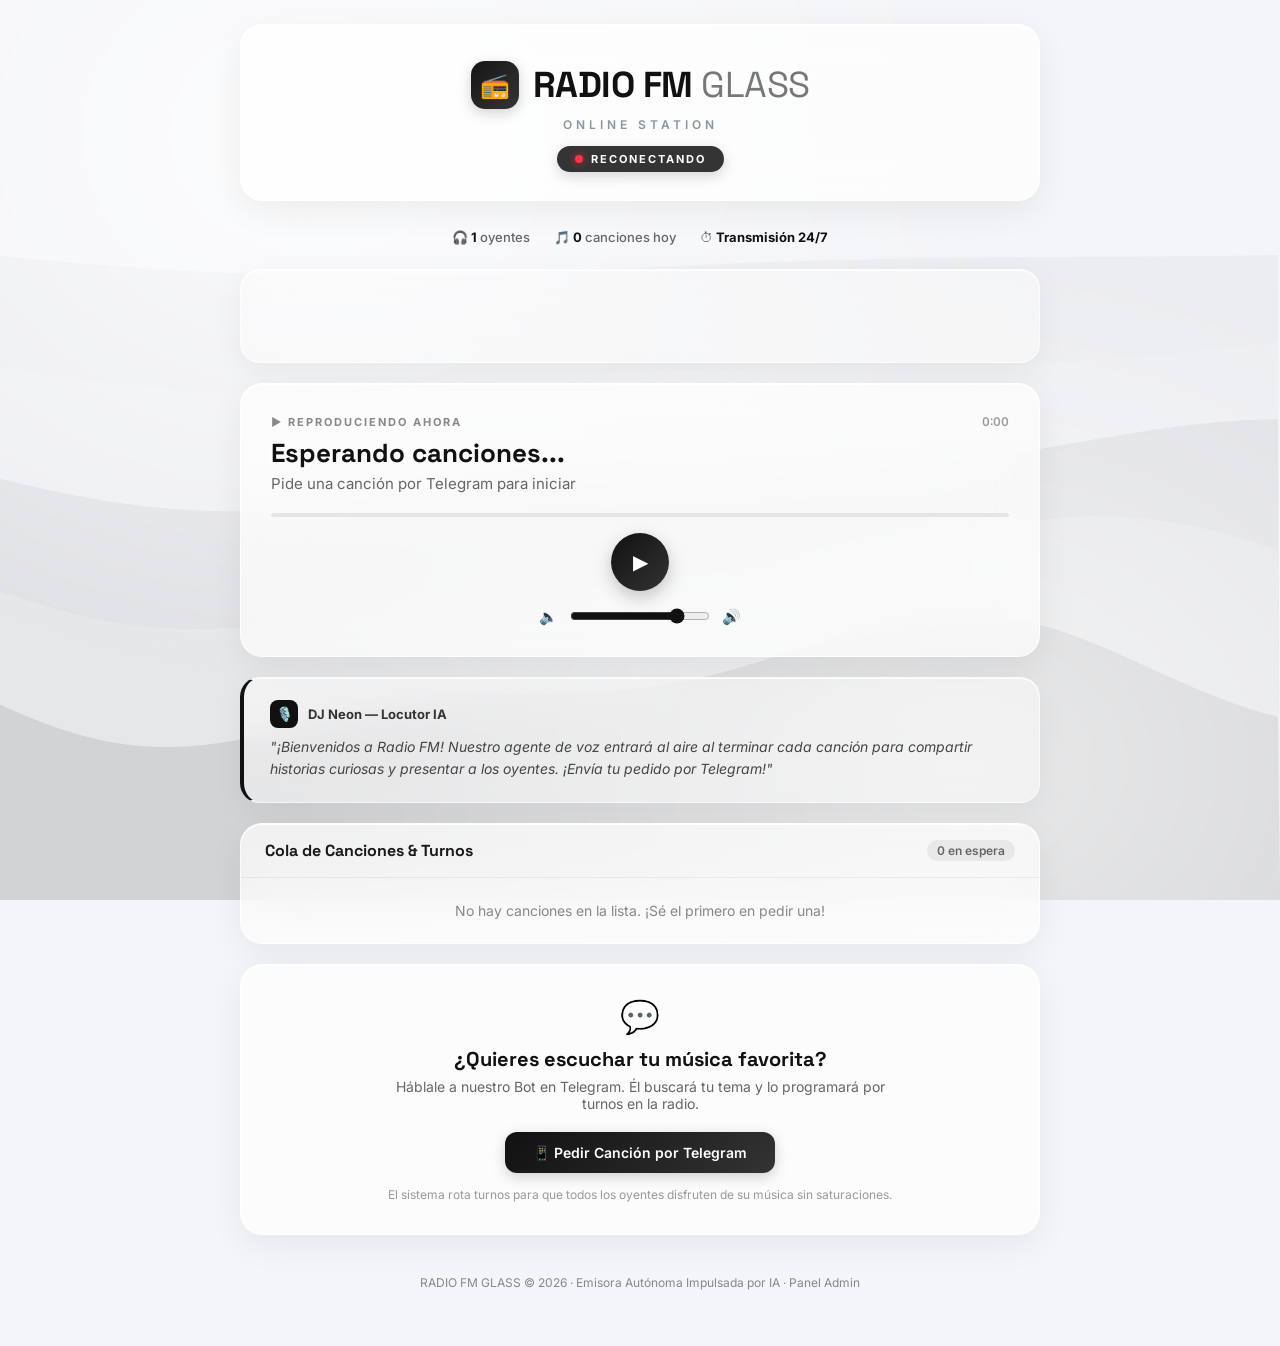
==== frontend/radio/index.html @ d8c0d630 "feat: Radio FM Glass con Locutor IA y Bot Telegram" ====
<!DOCTYPE html>
<html lang="es">
<head>
  <meta charset="UTF-8">
  <meta name="viewport" content="width=device-width, initial-scale=1.0">
  <title>Radio FM Glass — Emisión en Vivo con IA</title>
  <link rel="stylesheet" href="style.css">
</head>
<body>

  <!-- Fondo animado con ondas en canvas -->
  <canvas id="waveBg"></canvas>
  <div class="bg-overlay"></div>

  <!-- Audio Element conectado al stream del backend -->
  <audio id="radioAudio" preload="none"></audio>

  <div class="container">

    <!-- CABECERA DE LA ESTACION -->
    <header class="header glass-strong">
      <div class="logo-group">
        <div class="logo-icon">📻</div>
        <div class="logo-text">RADIO FM <span id="stationNameSuffix">GLASS</span></div>
      </div>
      <div class="subtitle" id="stationTagline">online station</div>
      <div class="live-pill" id="livePill">
        <span class="live-dot" id="liveDot"></span>
        <span id="liveStatusText">EN VIVO</span>
      </div>
    </header>

    <!-- BARRA DE INFORMACION EN TIEMPO REAL -->
    <div class="listeners-bar">
      <span>🎧 <strong id="listenerCount">1</strong> oyentes</span>
      <span>🎵 <strong id="playedCount">0</strong> canciones hoy</span>
      <span>⏱ <strong id="statusBadge">Transmisión 24/7</strong></span>
    </div>

    <!-- VISUALIZADOR DE FRECUENCIAS (ANIMADO) -->
    <div class="wave-visualizer glass" id="waveVis">
      <div class="wave-bars" id="waveBarsContainer"></div>
    </div>

    <!-- REPRODUCTOR PRINCIPAL -->
    <section class="player-card glass-strong">
      <div class="np-header">
        <span class="np-label" id="streamModeBadge">▶ REPRODUCIENDO AHORA</span>
        <span class="np-time-elapsed" id="timeDisplay">0:00</span>
      </div>

      <div class="np-song" id="songTitle">Esperando canciones...</div>
      <div class="np-artist" id="songArtist">Pide una canción por Telegram para iniciar</div>
      <div class="np-requester" id="songRequester" style="display:none;">
        📱 Pedida por <span id="requesterUser">@Oyente</span>
      </div>

      <!-- Barra de progreso estimada -->
      <div class="progress-wrap">
        <div class="progress-track">
          <div class="progress-fill" id="progressBar"></div>
        </div>
      </div>

      <!-- Controles del reproductor -->
      <div class="controls">
        <button class="ctrl-play" id="playBtn" onclick="togglePlay()" title="Reproducir / Silenciar">
          <span id="playIcon">▶</span>
        </button>
      </div>

      <!-- Control de Volumen -->
      <div class="volume-row">
        <span class="vol-icon" onclick="setVolume(0)">🔈</span>
        <input type="range" class="vol-slider-input" id="volSlider" min="0" max="1" step="0.05" value="0.8" oninput="changeVolume(this.value)">
        <span class="vol-icon" onclick="setVolume(1)">🔊</span>
      </div>
    </section>

    <!-- TARJETA DEL LOCUTOR IA -->
    <section class="ai-card glass" id="aiCard">
      <div class="ai-header">
        <div class="ai-avatar">🎙️</div>
        <div class="ai-name" id="locutorNameDisplay">DJ Neon — Locutor IA</div>
        <div class="ai-live-badge" id="aiSpeakingBadge" style="display:none;">AL AIRE</div>
      </div>
      <div class="ai-text" id="aiCommentaryText">
        "¡Bienvenidos a Radio FM! Nuestro agente de voz entrará al aire al terminar cada canción para compartir historias curiosas y presentar a los oyentes. ¡Envía tu pedido por Telegram!"
      </div>
    </section>

    <!-- COLA DE PEDIDOS Y TURNOS -->
    <section class="queue-card glass-strong">
      <div class="queue-header">
        <div class="queue-title">Cola de Canciones & Turnos</div>
        <div class="queue-count" id="queueCountBadge">0 en espera</div>
      </div>
      <div id="queueListContainer">
        <div class="queue-empty-msg">No hay canciones en la lista. ¡Sé el primero en pedir una!</div>
      </div>
    </section>

    <!-- SECCION PARA PEDIR VIA TELEGRAM -->
    <section class="tg-card glass-strong">
      <div class="tg-emoji">💬</div>
      <div class="tg-title">¿Quieres escuchar tu música favorita?</div>
      <div class="tg-desc">Háblale a nuestro Bot en Telegram. Él buscará tu tema y lo programará por turnos en la radio.</div>
      <a href="https://t.me" target="_blank" id="tgLinkBtn" class="tg-btn">
        📱 Pedir Canción por Telegram
      </a>
      <div class="tg-hint">El sistema rota turnos para que todos los oyentes disfruten de su música sin saturaciones.</div>
    </section>

    <!-- PIE DE PAGINA -->
    <footer class="footer">
      RADIO FM GLASS © 2026 · Emisora Autónoma Impulsada por IA · <a href="/admin" target="_blank" style="color:#888; text-decoration:none;">Panel Admin</a>
    </footer>

  </div>

  <script src="app.js"></script>
</body>
</html>
---- frontend/radio/style.css ----
@import url('https://fonts.googleapis.com/css2?family=Inter:wght@300;400;500;600;700;800;900&family=Space+Grotesk:wght@500;600;700&display=swap');

* {
  margin: 0;
  padding: 0;
  box-sizing: border-box;
}

body {
  background: #f4f5f8;
  font-family: 'Inter', -apple-system, sans-serif;
  min-height: 100vh;
  overflow-x: hidden;
  color: #1a1a1a;
  position: relative;
}

#waveBg {
  position: fixed;
  top: 0;
  left: 0;
  width: 100%;
  height: 100%;
  z-index: 0;
}

.bg-overlay {
  position: fixed;
  top: 0;
  left: 0;
  width: 100%;
  height: 100%;
  background: radial-gradient(ellipse at 25% 15%, rgba(255,255,255,0.7) 0%, transparent 50%),
              radial-gradient(ellipse at 75% 85%, rgba(255,255,255,0.5) 0%, transparent 50%);
  z-index: 1;
  pointer-events: none;
}

.container {
  max-width: 840px;
  margin: 0 auto;
  padding: 24px 20px 40px;
  position: relative;
  z-index: 2;
}

/* Linux Frosted Glass Classes */
.glass {
  background: rgba(255, 255, 255, 0.45);
  backdrop-filter: blur(20px);
  -webkit-backdrop-filter: blur(20px);
  border: 1px solid rgba(255, 255, 255, 0.65);
  border-radius: 20px;
  box-shadow: 0 8px 30px rgba(0, 0, 0, 0.05), inset 0 1px 0 rgba(255, 255, 255, 0.85);
}

.glass-strong {
  background: rgba(255, 255, 255, 0.68);
  backdrop-filter: blur(28px);
  -webkit-backdrop-filter: blur(28px);
  border: 1px solid rgba(255, 255, 255, 0.8);
  border-radius: 22px;
  box-shadow: 0 10px 35px rgba(0, 0, 0, 0.06), inset 0 1px 0 rgba(255, 255, 255, 0.95);
}

/* Header */
.header {
  text-align: center;
  padding: 36px 24px 28px;
  margin-bottom: 20px;
}

.logo-group {
  display: flex;
  align-items: center;
  justify-content: center;
  gap: 14px;
  margin-bottom: 8px;
}

.logo-icon {
  width: 48px;
  height: 48px;
  background: linear-gradient(135deg, #151515, #353535);
  border-radius: 14px;
  display: flex;
  align-items: center;
  justify-content: center;
  font-size: 24px;
  box-shadow: 0 4px 14px rgba(0,0,0,0.18);
  color: #fff;
}

.logo-text {
  font-family: 'Space Grotesk', sans-serif;
  font-weight: 800;
  font-size: 36px;
  letter-spacing: -0.5px;
  color: #111;
}

.logo-text span {
  color: #777;
  font-weight: 400;
}

.subtitle {
  font-size: 12px;
  font-weight: 600;
  color: #8c959f;
  letter-spacing: 4px;
  text-transform: uppercase;
}

.live-pill {
  display: inline-flex;
  align-items: center;
  gap: 8px;
  background: rgba(17, 17, 17, 0.85);
  color: #fff;
  padding: 6px 18px;
  border-radius: 50px;
  font-size: 11px;
  font-weight: 700;
  letter-spacing: 2px;
  margin-top: 14px;
  box-shadow: 0 4px 14px rgba(0,0,0,0.16);
}

@keyframes pulse-dot {
  0%, 100% { transform: scale(1); opacity: 1; }
  50% { transform: scale(1.4); opacity: 0.4; }
}

.live-dot {
  width: 8px;
  height: 8px;
  background: #ff3344;
  border-radius: 50%;
  animation: pulse-dot 1.4s infinite ease-in-out;
  box-shadow: 0 0 8px rgba(255,51,68,0.7);
}

/* Listeners Bar */
.listeners-bar {
  display: flex;
  justify-content: center;
  gap: 24px;
  padding: 8px 12px;
  margin-bottom: 16px;
  font-size: 13px;
  color: #666;
  font-weight: 500;
}

.listeners-bar strong {
  color: #111;
}

/* Wave Frequency Bars */
.wave-visualizer {
  padding: 16px;
  margin-bottom: 20px;
  overflow: hidden;
}

.wave-bars {
  display: flex;
  justify-content: center;
  align-items: center;
  height: 60px;
  gap: 3px;
}

.w-bar {
  width: 3.5px;
  border-radius: 3px;
  background: linear-gradient(180deg, #111 0%, #999 100%);
  opacity: 0.65;
  animation: eq-bounce var(--spd) ease-in-out infinite alternate;
  animation-delay: var(--del);
}

@keyframes eq-bounce {
  0% { height: var(--h1); opacity: 0.35; }
  50% { height: var(--h2); opacity: 0.75; }
  100% { height: var(--h3); opacity: 0.5; }
}

/* Player Card */
.player-card {
  padding: 30px;
  margin-bottom: 20px;
}

.np-header {
  display: flex;
  justify-content: space-between;
  align-items: center;
  margin-bottom: 8px;
}

.np-label {
  font-size: 11px;
  font-weight: 700;
  letter-spacing: 2px;
  color: #888;
}

.np-time-elapsed {
  font-size: 12px;
  color: #999;
  font-weight: 600;
  font-variant-numeric: tabular-nums;
}

.np-song {
  font-family: 'Space Grotesk', sans-serif;
  font-size: 26px;
  font-weight: 700;
  color: #111;
  margin-bottom: 4px;
  line-height: 1.25;
}

.np-artist {
  font-size: 15px;
  color: #666;
}

.np-requester {
  display: inline-flex;
  align-items: center;
  gap: 6px;
  margin-top: 10px;
  font-size: 12px;
  font-weight: 600;
  color: #444;
  background: rgba(0,0,0,0.06);
  padding: 4px 12px;
  border-radius: 50px;
}

/* Progress */
.progress-wrap {
  margin: 20px 0 16px;
}

.progress-track {
  height: 4px;
  background: rgba(0,0,0,0.08);
  border-radius: 10px;
  overflow: hidden;
}

.progress-fill {
  height: 100%;
  background: #111;
  width: 0%;
  border-radius: 10px;
  transition: width 0.4s linear;
}

/* Controls */
.controls {
  display: flex;
  justify-content: center;
  align-items: center;
  gap: 20px;
  margin: 10px 0;
}

.ctrl-play {
  width: 58px;
  height: 58px;
  background: linear-gradient(135deg, #111, #333);
  border: none;
  border-radius: 50%;
  color: #fff;
  font-size: 20px;
  cursor: pointer;
  display: flex;
  align-items: center;
  justify-content: center;
  box-shadow: 0 6px 18px rgba(0,0,0,0.22);
  transition: all 0.2s ease;
}

.ctrl-play:hover {
  transform: scale(1.06);
  box-shadow: 0 8px 24px rgba(0,0,0,0.3);
}

.volume-row {
  display: flex;
  align-items: center;
  justify-content: center;
  gap: 12px;
  margin-top: 16px;
}

.vol-icon {
  font-size: 15px;
  color: #888;
  cursor: pointer;
}

.vol-slider-input {
  width: 140px;
  accent-color: #111;
  cursor: pointer;
}

/* AI Locutor Box */
.ai-card {
  padding: 22px 26px;
  margin-bottom: 20px;
  border-left: 4px solid #111;
  transition: all 0.3s;
}

.ai-card.speaking {
  background: rgba(255, 255, 255, 0.75);
  box-shadow: 0 10px 30px rgba(0,0,0,0.1);
  border-left-color: #0070f3;
}

.ai-header {
  display: flex;
  align-items: center;
  gap: 10px;
  margin-bottom: 8px;
}

.ai-avatar {
  width: 28px;
  height: 28px;
  background: #111;
  color: #fff;
  border-radius: 8px;
  display: flex;
  align-items: center;
  justify-content: center;
  font-size: 14px;
}

.ai-name {
  font-size: 13px;
  font-weight: 700;
  color: #333;
}

.ai-live-badge {
  background: #ff3344;
  color: #fff;
  font-size: 10px;
  font-weight: 800;
  padding: 2px 8px;
  border-radius: 4px;
  letter-spacing: 1px;
}

.ai-text {
  font-size: 14px;
  color: #444;
  line-height: 1.6;
  font-style: italic;
}

/* Queue Card */
.queue-card {
  padding: 0;
  margin-bottom: 20px;
  overflow: hidden;
}

.queue-header {
  display: flex;
  justify-content: space-between;
  align-items: center;
  padding: 16px 24px;
  border-bottom: 1px solid rgba(0,0,0,0.06);
}

.queue-title {
  font-family: 'Space Grotesk', sans-serif;
  font-size: 16px;
  font-weight: 700;
}

.queue-count {
  font-size: 12px;
  font-weight: 600;
  color: #666;
  background: rgba(0,0,0,0.06);
  padding: 3px 10px;
  border-radius: 50px;
}

.queue-item {
  display: flex;
  align-items: center;
  padding: 14px 24px;
  gap: 14px;
  border-bottom: 1px solid rgba(0,0,0,0.04);
}

.queue-item:last-child {
  border-bottom: none;
}

.qi-turn {
  font-size: 13px;
  font-weight: 700;
  color: #999;
  width: 26px;
}

.qi-info {
  flex: 1;
}

.qi-title {
  font-size: 14px;
  font-weight: 600;
  color: #111;
}

.qi-artist {
  font-size: 12px;
  color: #777;
}

.qi-user {
  font-size: 12px;
  color: #666;
  background: rgba(0,0,0,0.04);
  padding: 3px 8px;
  border-radius: 50px;
}

.queue-empty-msg {
  padding: 24px;
  text-align: center;
  color: #888;
  font-size: 14px;
}

/* Telegram CTA */
.tg-card {
  padding: 32px 24px;
  margin-bottom: 24px;
  text-align: center;
}

.tg-emoji {
  font-size: 32px;
  margin-bottom: 10px;
}

.tg-title {
  font-family: 'Space Grotesk', sans-serif;
  font-size: 20px;
  font-weight: 700;
  color: #111;
  margin-bottom: 6px;
}

.tg-desc {
  font-size: 14px;
  color: #666;
  max-width: 500px;
  margin: 0 auto 20px;
}

.tg-btn {
  display: inline-flex;
  align-items: center;
  gap: 8px;
  background: linear-gradient(135deg, #111, #333);
  color: #fff;
  text-decoration: none;
  border-radius: 12px;
  padding: 12px 28px;
  font-size: 14px;
  font-weight: 600;
  box-shadow: 0 4px 14px rgba(0,0,0,0.18);
  transition: all 0.2s ease;
}

.tg-btn:hover {
  transform: translateY(-2px);
  box-shadow: 0 6px 18px rgba(0,0,0,0.26);
}

.tg-hint {
  font-size: 12px;
  color: #999;
  margin-top: 14px;
}

.footer {
  text-align: center;
  padding: 16px;
  font-size: 12px;
  color: #888;
}
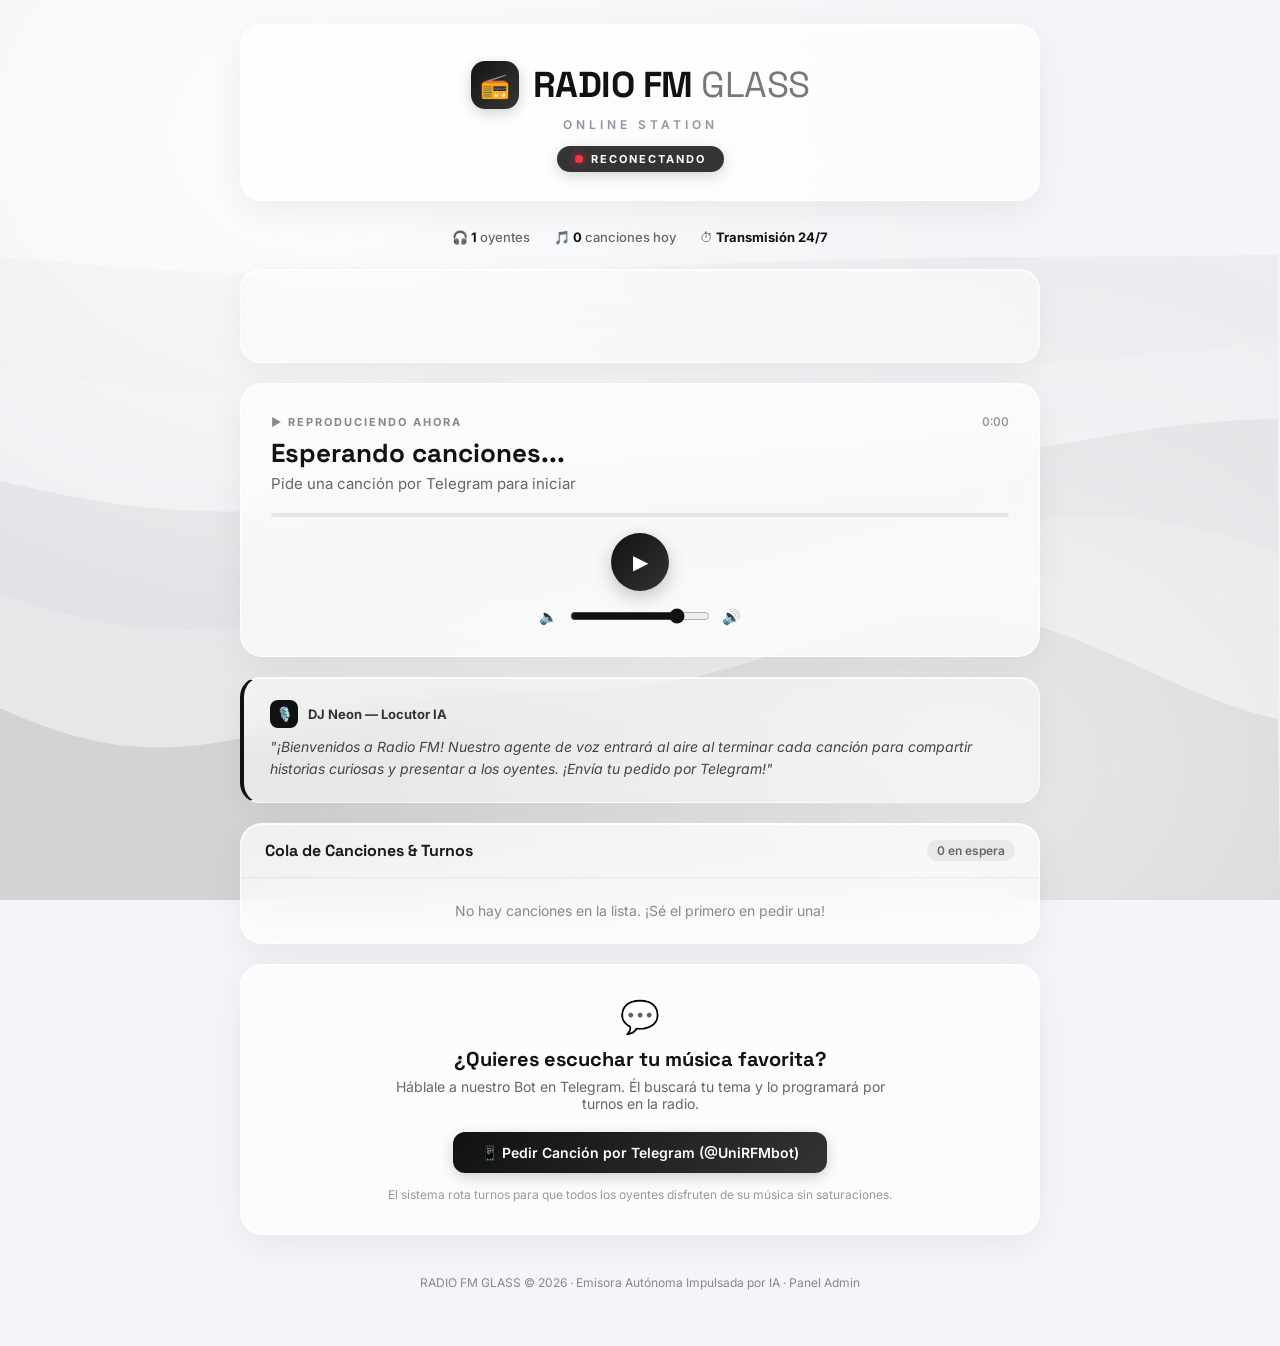
==== commit 41b771cd: "feat: configuracion de bot Telegram @UniRFMbot y admin ID" ====
--- a/frontend/radio/index.html
+++ b/frontend/radio/index.html
@@ -105,8 +105,8 @@
       <div class="tg-emoji">💬</div>
       <div class="tg-title">¿Quieres escuchar tu música favorita?</div>
       <div class="tg-desc">Háblale a nuestro Bot en Telegram. Él buscará tu tema y lo programará por turnos en la radio.</div>
-      <a href="https://t.me" target="_blank" id="tgLinkBtn" class="tg-btn">
-        📱 Pedir Canción por Telegram
+      <a href="https://t.me/UniRFMbot" target="_blank" id="tgLinkBtn" class="tg-btn">
+        📱 Pedir Canción por Telegram (@UniRFMbot)
       </a>
       <div class="tg-hint">El sistema rota turnos para que todos los oyentes disfruten de su música sin saturaciones.</div>
     </section>
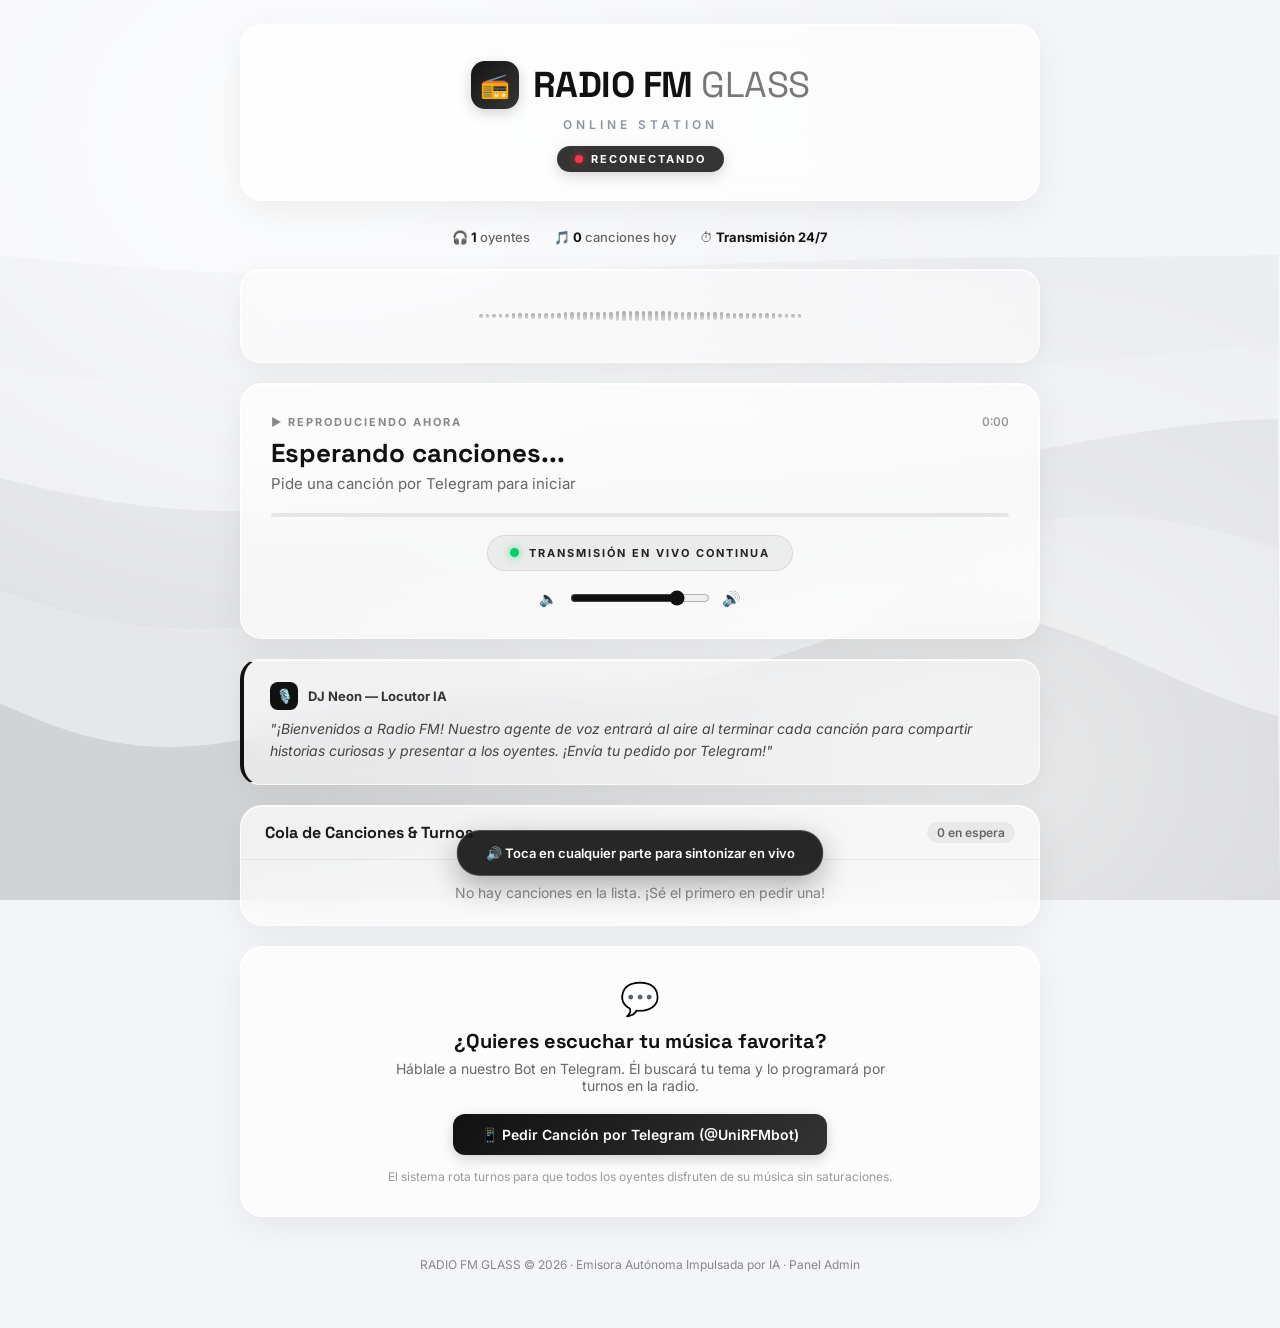
==== commit 43f5f7cc: "feat: reproduccion continua sin boton de pausa, audio automatico y monitor admin" ====
--- a/frontend/radio/index.html
+++ b/frontend/radio/index.html
@@ -62,20 +62,24 @@
         </div>
       </div>
 
-      <!-- Controles del reproductor -->
-      <div class="controls">
-        <button class="ctrl-play" id="playBtn" onclick="togglePlay()" title="Reproducir / Silenciar">
-          <span id="playIcon">▶</span>
-        </button>
+      <!-- Emisión en Vivo Continua (Sin botón de pausa) -->
+      <div class="live-signal-badge">
+        <span class="live-signal-dot"></span>
+        <span class="live-signal-title">TRANSMISIÓN EN VIVO CONTINUA</span>
       </div>
 
-      <!-- Control de Volumen -->
+      <!-- Control de Volumen (Ajuste del oyente) -->
       <div class="volume-row">
-        <span class="vol-icon" onclick="setVolume(0)">🔈</span>
+        <span class="vol-icon" onclick="setVolume(0)" title="Silenciar">🔈</span>
         <input type="range" class="vol-slider-input" id="volSlider" min="0" max="1" step="0.05" value="0.8" oninput="changeVolume(this.value)">
-        <span class="vol-icon" onclick="setVolume(1)">🔊</span>
+        <span class="vol-icon" onclick="setVolume(1)" title="Volumen Máximo">🔊</span>
       </div>
     </section>
+
+    <!-- Banner flotante si el navegador bloquea autoplay en el primer ingreso -->
+    <div id="tapToListen" class="tap-banner" onclick="startAudioImmediate()" style="display:none;">
+      <span>🔊 Toca en cualquier parte para sintonizar en vivo</span>
+    </div>
 
     <!-- TARJETA DEL LOCUTOR IA -->
     <section class="ai-card glass" id="aiCard">
--- a/frontend/radio/style.css
+++ b/frontend/radio/style.css
@@ -176,9 +176,74 @@
   width: 3.5px;
   border-radius: 3px;
   background: linear-gradient(180deg, #111 0%, #999 100%);
+  opacity: 0.35;
+  height: var(--h1);
+  transition: opacity 0.3s ease;
+}
+
+/* Solo animar barras cuando el audio está encendido */
+body.audio-playing .w-bar {
   opacity: 0.65;
   animation: eq-bounce var(--spd) ease-in-out infinite alternate;
   animation-delay: var(--del);
+}
+
+/* Live Signal Continuous Badge (Sin botón de pausa) */
+.live-signal-badge {
+  display: flex;
+  align-items: center;
+  justify-content: center;
+  gap: 10px;
+  background: rgba(17, 17, 17, 0.05);
+  border: 1px solid rgba(0, 0, 0, 0.08);
+  padding: 10px 22px;
+  border-radius: 50px;
+  margin: 18px auto;
+  width: fit-content;
+}
+
+.live-signal-dot {
+  width: 9px;
+  height: 9px;
+  background: #00d26a;
+  border-radius: 50%;
+  animation: pulse-dot 1.2s infinite ease-in-out;
+  box-shadow: 0 0 10px rgba(0, 210, 106, 0.7);
+}
+
+.live-signal-title {
+  font-size: 11px;
+  font-weight: 700;
+  letter-spacing: 2px;
+  color: #222;
+  text-transform: uppercase;
+}
+
+/* Banner flotante de activación para navegadores estrictos */
+.tap-banner {
+  position: fixed;
+  bottom: 24px;
+  left: 50%;
+  transform: translateX(-50%);
+  background: rgba(17, 17, 17, 0.9);
+  color: #ffffff;
+  padding: 14px 28px;
+  border-radius: 50px;
+  font-size: 13px;
+  font-weight: 600;
+  box-shadow: 0 10px 30px rgba(0, 0, 0, 0.3);
+  z-index: 9999;
+  cursor: pointer;
+  animation: pulse-banner 2s infinite ease-in-out;
+  border: 1px solid rgba(255, 255, 255, 0.2);
+  display: flex;
+  align-items: center;
+  gap: 8px;
+}
+
+@keyframes pulse-banner {
+  0%, 100% { transform: translateX(-50%) scale(1); }
+  50% { transform: translateX(-50%) scale(1.04); }
 }
 
 @keyframes eq-bounce {
